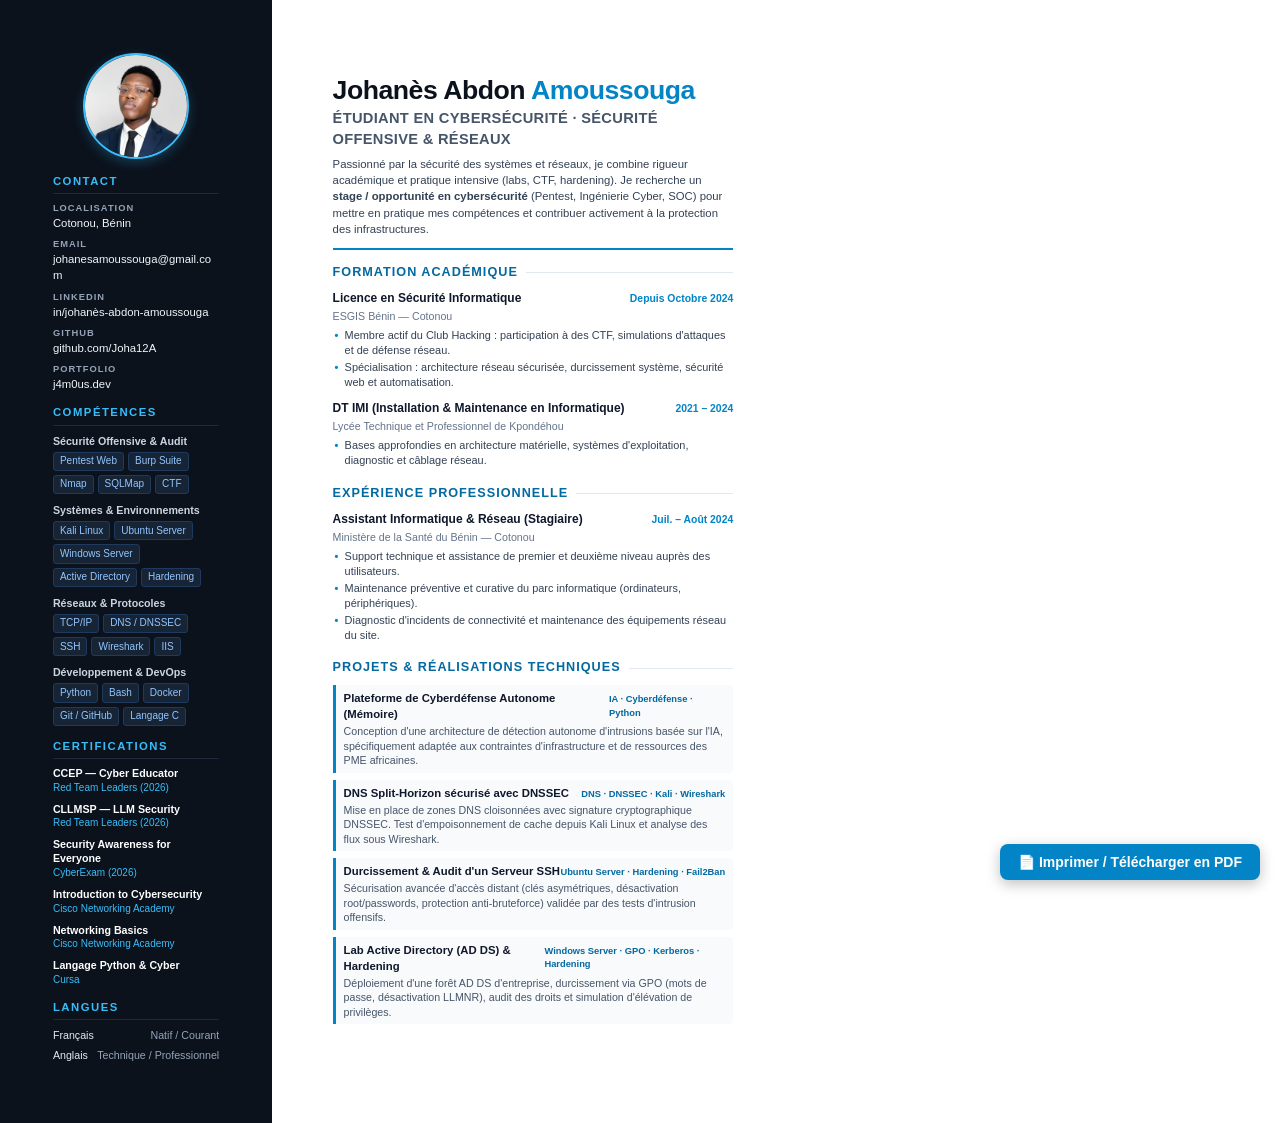
==== assets/cv/cv.html @ b9a57ae4 "feat: Initial commit - Portfolio cybersécurité Johanès Amoussouga" ====
<!DOCTYPE html>
<html lang="fr">
<head>
    <meta charset="utf-8">
    <title>CV — Johanès Abdon Amoussouga | Cybersécurité</title>
    <style>
        @page {
            size: A4 portrait;
            margin: 0;
        }
        *, *::before, *::after {
            box-sizing: border-box;
            margin: 0;
            padding: 0;
        }
        body {
            font-family: -apple-system, BlinkMacSystemFont, "Segoe UI", Roboto, Helvetica, Arial, sans-serif;
            background: #ffffff;
            color: #1f2937;
            font-size: 9.5pt;
            line-height: 1.42;
            -webkit-print-color-adjust: exact;
            print-color-adjust: exact;
        }
        .container {
            display: flex;
            width: 210mm;
            min-height: 297mm;
            height: 297mm;
            overflow: hidden;
        }
        
        /* SIDEBAR GAUCHE */
        .sidebar {
            width: 72mm;
            background: #0b121c;
            color: #e5e7eb;
            padding: 14mm 14mm;
            display: flex;
            flex-direction: column;
            gap: 12px;
        }
        .profile-photo {
            width: 28mm;
            height: 28mm;
            margin: 0 auto 2px auto;
            border-radius: 50%;
            overflow: hidden;
            border: 2px solid #38bdf8;
            box-shadow: 0 4px 12px rgba(56, 189, 248, 0.25);
        }
        .profile-photo img {
            width: 100%;
            height: 100%;
            object-fit: cover;
        }
        .sidebar h3 {
            font-size: 8.5pt;
            font-weight: 700;
            text-transform: uppercase;
            letter-spacing: 1.5px;
            color: #38bdf8;
            border-bottom: 1px solid #1e293b;
            padding-bottom: 4px;
            margin-bottom: 8px;
        }
        .contact-list {
            list-style: none;
            display: flex;
            flex-direction: column;
            gap: 7px;
            font-size: 8.5pt;
        }
        .contact-list li {
            display: flex;
            flex-direction: column;
            word-break: break-all;
        }
        .contact-list .label {
            font-size: 7pt;
            text-transform: uppercase;
            letter-spacing: 1px;
            color: #94a3b8;
            font-weight: 600;
        }
        .contact-list a, .contact-list span {
            color: #f1f5f9;
            text-decoration: none;
        }
        
        .skill-group {
            margin-bottom: 9px;
        }
        .skill-group:last-child {
            margin-bottom: 0;
        }
        .skill-group-title {
            font-size: 8pt;
            font-weight: 600;
            color: #cbd5e1;
            margin-bottom: 3px;
        }
        .skill-tags {
            display: flex;
            flex-wrap: wrap;
            gap: 4px;
        }
        .tag {
            background: #162436;
            color: #93c5fd;
            border: 1px solid #1e3a5f;
            padding: 1.5px 6px;
            border-radius: 3px;
            font-size: 7.5pt;
            font-weight: 500;
        }
        
        .cert-list {
            list-style: none;
            display: flex;
            flex-direction: column;
            gap: 8px;
        }
        .cert-item {
            font-size: 8pt;
            line-height: 1.3;
        }
        .cert-name {
            font-weight: 600;
            color: #ffffff;
            display: block;
        }
        .cert-org {
            font-size: 7.5pt;
            color: #38bdf8;
        }

        .lang-list {
            list-style: none;
            display: flex;
            flex-direction: column;
            gap: 5px;
            font-size: 8pt;
        }
        .lang-list li {
            display: flex;
            justify-content: space-between;
            color: #e2e8f0;
        }
        .lang-list span:last-child {
            color: #94a3b8;
        }

        /* COLONNE PRINCIPALE */
        .main {
            width: 138mm;
            padding: 20mm 16mm 16mm 16mm;
            display: flex;
            flex-direction: column;
            gap: 14px;
        }

        /* HEADER */
        .header {
            border-bottom: 2px solid #0284c7;
            padding-bottom: 10px;
        }
        .name {
            font-size: 20pt;
            font-weight: 800;
            letter-spacing: -0.5px;
            color: #0b121c;
            line-height: 1.1;
        }
        .name span {
            color: #0284c7;
        }
        .title {
            font-size: 11pt;
            font-weight: 600;
            color: #475569;
            margin-top: 3px;
            letter-spacing: 0.3px;
            text-transform: uppercase;
        }
        .summary {
            font-size: 8.5pt;
            color: #334155;
            margin-top: 6px;
            line-height: 1.45;
        }

        /* SECTIONS */
        .section-title {
            font-size: 9.5pt;
            font-weight: 700;
            text-transform: uppercase;
            letter-spacing: 1px;
            color: #0369a1;
            display: flex;
            align-items: center;
            gap: 8px;
            margin-bottom: 8px;
        }
        .section-title::after {
            content: "";
            flex: 1;
            height: 1px;
            background: #e2e8f0;
        }

        .timeline-item {
            margin-bottom: 10px;
        }
        .timeline-item:last-child {
            margin-bottom: 0;
        }
        .item-head {
            display: flex;
            justify-content: space-between;
            align-items: baseline;
            margin-bottom: 2px;
        }
        .item-role {
            font-size: 9pt;
            font-weight: 700;
            color: #0f172a;
        }
        .item-date {
            font-size: 7.8pt;
            font-weight: 600;
            color: #0284c7;
            white-space: nowrap;
        }
        .item-sub {
            font-size: 8pt;
            font-weight: 500;
            color: #64748b;
            margin-bottom: 4px;
        }
        .item-bullets {
            list-style: none;
            padding-left: 0;
        }
        .item-bullets li {
            position: relative;
            padding-left: 12px;
            font-size: 8.2pt;
            color: #334155;
            margin-bottom: 2px;
            line-height: 1.38;
        }
        .item-bullets li::before {
            content: "•";
            position: absolute;
            left: 2px;
            color: #0284c7;
            font-weight: bold;
        }

        .project-grid {
            display: grid;
            grid-template-columns: 1fr;
            gap: 7px;
        }
        .proj-card {
            background: #f8fafc;
            border-left: 3px solid #0284c7;
            padding: 5px 8px;
            border-radius: 0 4px 4px 0;
        }
        .proj-head {
            display: flex;
            justify-content: space-between;
            align-items: baseline;
        }
        .proj-title {
            font-size: 8.5pt;
            font-weight: 700;
            color: #0f172a;
        }
        .proj-tags {
            font-size: 7pt;
            font-weight: 600;
            color: #0369a1;
        }
        .proj-desc {
            font-size: 8pt;
            color: #475569;
            margin-top: 2px;
            line-height: 1.35;
        }

        /* Bouton print flottant pour affichage navigateur */
        .print-btn {
            position: fixed;
            bottom: 20px;
            right: 20px;
            background: #0284c7;
            color: #ffffff;
            border: none;
            padding: 10px 18px;
            border-radius: 8px;
            font-weight: 600;
            font-size: 14px;
            cursor: pointer;
            box-shadow: 0 4px 14px rgba(0,0,0,0.25);
            display: flex;
            align-items: center;
            gap: 8px;
            z-index: 999;
        }
        .print-btn:hover {
            background: #0369a1;
        }
        @media print {
            .print-btn {
                display: none !important;
            }
        }
    </style>
</head>
<body>

    <button class="print-btn" onclick="window.print()">
        📄 Imprimer / Télécharger en PDF
    </button>

    <div class="container">
        
        <!-- SIDEBAR GAUCHE -->
        <aside class="sidebar">
            
            <div class="profile-photo">
                <img src="../images/profil.jpeg" alt="Johanès Abdon Amoussouga">
            </div>

            <!-- CONTACT -->
            <div>
                <h3>Contact</h3>
                <ul class="contact-list">
                    <li>
                        <span class="label">Localisation</span>
                        <span>Cotonou, Bénin</span>
                    </li>
                    <li>
                        <span class="label">Email</span>
                        <a href="mailto:johanesamoussouga@gmail.com">johanesamoussouga@gmail.com</a>
                    </li>
                    <li>
                        <span class="label">LinkedIn</span>
                        <a href="https://www.linkedin.com/in/johanès-abdon-amoussouga-16b75231b">in/johanès-abdon-amoussouga</a>
                    </li>
                    <li>
                        <span class="label">GitHub</span>
                        <a href="https://github.com/Joha12A">github.com/Joha12A</a>
                    </li>
                    <li>
                        <span class="label">Portfolio</span>
                        <span>j4m0us.dev</span>
                    </li>
                </ul>
            </div>

            <!-- COMPÉTENCES -->
            <div>
                <h3>Compétences</h3>
                
                <div class="skill-group">
                    <div class="skill-group-title">Sécurité Offensive & Audit</div>
                    <div class="skill-tags">
                        <span class="tag">Pentest Web</span>
                        <span class="tag">Burp Suite</span>
                        <span class="tag">Nmap</span>
                        <span class="tag">SQLMap</span>
                        <span class="tag">CTF</span>
                    </div>
                </div>

                <div class="skill-group">
                    <div class="skill-group-title">Systèmes & Environnements</div>
                    <div class="skill-tags">
                        <span class="tag">Kali Linux</span>
                        <span class="tag">Ubuntu Server</span>
                        <span class="tag">Windows Server</span>
                        <span class="tag">Active Directory</span>
                        <span class="tag">Hardening</span>
                    </div>
                </div>

                <div class="skill-group">
                    <div class="skill-group-title">Réseaux & Protocoles</div>
                    <div class="skill-tags">
                        <span class="tag">TCP/IP</span>
                        <span class="tag">DNS / DNSSEC</span>
                        <span class="tag">SSH</span>
                        <span class="tag">Wireshark</span>
                        <span class="tag">IIS</span>
                    </div>
                </div>

                <div class="skill-group">
                    <div class="skill-group-title">Développement & DevOps</div>
                    <div class="skill-tags">
                        <span class="tag">Python</span>
                        <span class="tag">Bash</span>
                        <span class="tag">Docker</span>
                        <span class="tag">Git / GitHub</span>
                        <span class="tag">Langage C</span>
                    </div>
                </div>
            </div>

            <!-- CERTIFICATIONS -->
            <div>
                <h3>Certifications</h3>
                <ul class="cert-list">
                    <li class="cert-item">
                        <span class="cert-name">CCEP — Cyber Educator</span>
                        <span class="cert-org">Red Team Leaders (2026)</span>
                    </li>
                    <li class="cert-item">
                        <span class="cert-name">CLLMSP — LLM Security</span>
                        <span class="cert-org">Red Team Leaders (2026)</span>
                    </li>
                    <li class="cert-item">
                        <span class="cert-name">Security Awareness for Everyone</span>
                        <span class="cert-org">CyberExam (2026)</span>
                    </li>
                    <li class="cert-item">
                        <span class="cert-name">Introduction to Cybersecurity</span>
                        <span class="cert-org">Cisco Networking Academy</span>
                    </li>
                    <li class="cert-item">
                        <span class="cert-name">Networking Basics</span>
                        <span class="cert-org">Cisco Networking Academy</span>
                    </li>
                    <li class="cert-item">
                        <span class="cert-name">Langage Python & Cyber</span>
                        <span class="cert-org">Cursa</span>
                    </li>
                </ul>
            </div>

            <!-- LANGUES -->
            <div>
                <h3>Langues</h3>
                <ul class="lang-list">
                    <li><span>Français</span><span>Natif / Courant</span></li>
                    <li><span>Anglais</span><span>Technique / Professionnel</span></li>
                </ul>
            </div>

        </aside>

        <!-- MAIN COLUMN -->
        <main class="main">
            
            <!-- HEADER -->
            <header class="header">
                <h1 class="name">Johanès Abdon <span>Amoussouga</span></h1>
                <div class="title">Étudiant en Cybersécurité · Sécurité Offensive & Réseaux</div>
                <p class="summary">
                    Passionné par la sécurité des systèmes et réseaux, je combine rigueur académique et pratique intensive (labs, CTF, hardening). Je recherche un <strong>stage / opportunité en cybersécurité</strong> (Pentest, Ingénierie Cyber, SOC) pour mettre en pratique mes compétences et contribuer activement à la protection des infrastructures.
                </p>
            </header>

            <!-- FORMATION ACADÉMIQUE -->
            <section>
                <h2 class="section-title">Formation Académique</h2>
                
                <div class="timeline-item">
                    <div class="item-head">
                        <span class="item-role">Licence en Sécurité Informatique</span>
                        <span class="item-date">Depuis Octobre 2024</span>
                    </div>
                    <div class="item-sub">ESGIS Bénin — Cotonou</div>
                    <ul class="item-bullets">
                        <li>Membre actif du Club Hacking : participation à des CTF, simulations d'attaques et de défense réseau.</li>
                        <li>Spécialisation : architecture réseau sécurisée, durcissement système, sécurité web et automatisation.</li>
                    </ul>
                </div>

                <div class="timeline-item">
                    <div class="item-head">
                        <span class="item-role">DT IMI (Installation & Maintenance en Informatique)</span>
                        <span class="item-date">2021 – 2024</span>
                    </div>
                    <div class="item-sub">Lycée Technique et Professionnel de Kpondéhou</div>
                    <ul class="item-bullets">
                        <li>Bases approfondies en architecture matérielle, systèmes d'exploitation, diagnostic et câblage réseau.</li>
                    </ul>
                </div>
            </section>

            <!-- EXPÉRIENCE PROFESSIONNELLE -->
            <section>
                <h2 class="section-title">Expérience Professionnelle</h2>
                
                <div class="timeline-item">
                    <div class="item-head">
                        <span class="item-role">Assistant Informatique & Réseau (Stagiaire)</span>
                        <span class="item-date">Juil. – Août 2024</span>
                    </div>
                    <div class="item-sub">Ministère de la Santé du Bénin — Cotonou</div>
                    <ul class="item-bullets">
                        <li>Support technique et assistance de premier et deuxième niveau auprès des utilisateurs.</li>
                        <li>Maintenance préventive et curative du parc informatique (ordinateurs, périphériques).</li>
                        <li>Diagnostic d'incidents de connectivité et maintenance des équipements réseau du site.</li>
                    </ul>
                </div>
            </section>

            <!-- PROJETS & LABS MAJEURS -->
            <section>
                <h2 class="section-title">Projets & Réalisations Techniques</h2>
                
                <div class="project-grid">
                    
                    <div class="proj-card">
                        <div class="proj-head">
                            <span class="proj-title">Plateforme de Cyberdéfense Autonome (Mémoire)</span>
                            <span class="proj-tags">IA · Cyberdéfense · Python</span>
                        </div>
                        <div class="proj-desc">
                            Conception d'une architecture de détection autonome d'intrusions basée sur l'IA, spécifiquement adaptée aux contraintes d'infrastructure et de ressources des PME africaines.
                        </div>
                    </div>

                    <div class="proj-card">
                        <div class="proj-head">
                            <span class="proj-title">DNS Split-Horizon sécurisé avec DNSSEC</span>
                            <span class="proj-tags">DNS · DNSSEC · Kali · Wireshark</span>
                        </div>
                        <div class="proj-desc">
                            Mise en place de zones DNS cloisonnées avec signature cryptographique DNSSEC. Test d'empoisonnement de cache depuis Kali Linux et analyse des flux sous Wireshark.
                        </div>
                    </div>

                    <div class="proj-card">
                        <div class="proj-head">
                            <span class="proj-title">Durcissement & Audit d'un Serveur SSH</span>
                            <span class="proj-tags">Ubuntu Server · Hardening · Fail2Ban</span>
                        </div>
                        <div class="proj-desc">
                            Sécurisation avancée d'accès distant (clés asymétriques, désactivation root/passwords, protection anti-bruteforce) validée par des tests d'intrusion offensifs.
                        </div>
                    </div>

                    <div class="proj-card">
                        <div class="proj-head">
                            <span class="proj-title">Lab Active Directory (AD DS) & Hardening</span>
                            <span class="proj-tags">Windows Server · GPO · Kerberos · Hardening</span>
                        </div>
                        <div class="proj-desc">
                            Déploiement d'une forêt AD DS d'entreprise, durcissement via GPO (mots de passe, désactivation LLMNR), audit des droits et simulation d'élévation de privilèges.
                        </div>
                    </div>

                </div>
            </section>

        </main>

    </div>

</body>
</html>
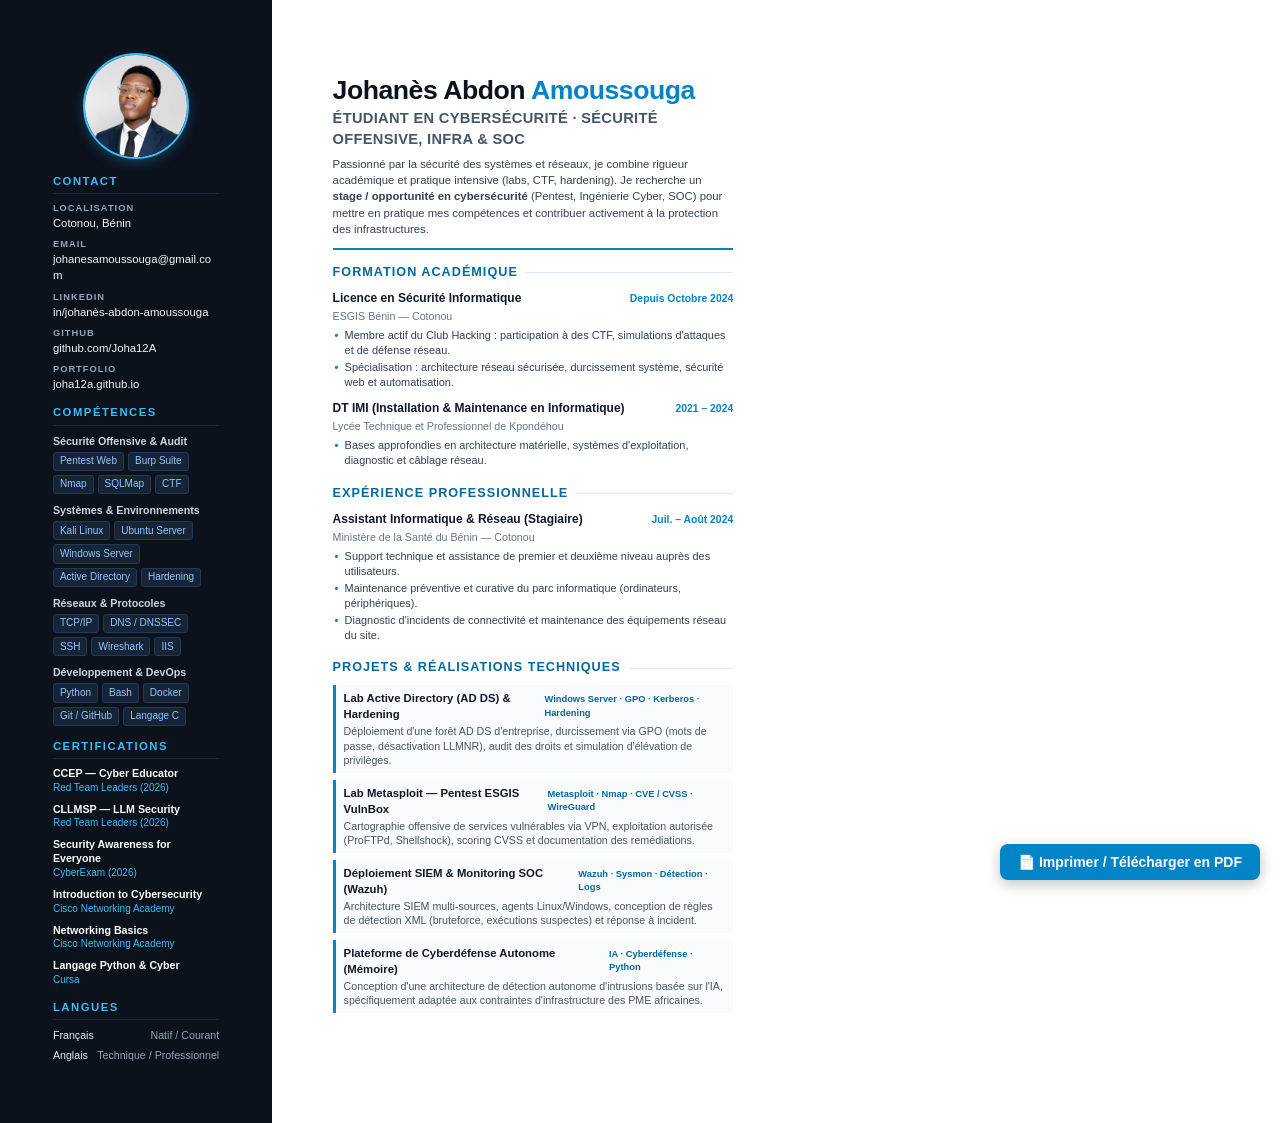
==== commit 1ee92af4: "chore(cv): mise à jour du profil, lien portfolio et intégration des labs AD, Metasploit et Wazuh" ====
--- a/assets/cv/cv.html
+++ b/assets/cv/cv.html
@@ -357,7 +357,7 @@
                     </li>
                     <li>
                         <span class="label">Portfolio</span>
-                        <span>j4m0us.dev</span>
+                        <a href="https://joha12a.github.io">joha12a.github.io</a>
                     </li>
                 </ul>
             </div>
@@ -459,7 +459,7 @@
             <!-- HEADER -->
             <header class="header">
                 <h1 class="name">Johanès Abdon <span>Amoussouga</span></h1>
-                <div class="title">Étudiant en Cybersécurité · Sécurité Offensive & Réseaux</div>
+                <div class="title">Étudiant en Cybersécurité · Sécurité Offensive, Infra & SOC</div>
                 <p class="summary">
                     Passionné par la sécurité des systèmes et réseaux, je combine rigueur académique et pratique intensive (labs, CTF, hardening). Je recherche un <strong>stage / opportunité en cybersécurité</strong> (Pentest, Ingénierie Cyber, SOC) pour mettre en pratique mes compétences et contribuer activement à la protection des infrastructures.
                 </p>
@@ -519,41 +519,41 @@
                     
                     <div class="proj-card">
                         <div class="proj-head">
+                            <span class="proj-title">Lab Active Directory (AD DS) & Hardening</span>
+                            <span class="proj-tags">Windows Server · GPO · Kerberos · Hardening</span>
+                        </div>
+                        <div class="proj-desc">
+                            Déploiement d'une forêt AD DS d'entreprise, durcissement via GPO (mots de passe, désactivation LLMNR), audit des droits et simulation d'élévation de privilèges.
+                        </div>
+                    </div>
+
+                    <div class="proj-card">
+                        <div class="proj-head">
+                            <span class="proj-title">Lab Metasploit — Pentest ESGIS VulnBox</span>
+                            <span class="proj-tags">Metasploit · Nmap · CVE / CVSS · WireGuard</span>
+                        </div>
+                        <div class="proj-desc">
+                            Cartographie offensive de services vulnérables via VPN, exploitation autorisée (ProFTPd, Shellshock), scoring CVSS et documentation des remédiations.
+                        </div>
+                    </div>
+
+                    <div class="proj-card">
+                        <div class="proj-head">
+                            <span class="proj-title">Déploiement SIEM & Monitoring SOC (Wazuh)</span>
+                            <span class="proj-tags">Wazuh · Sysmon · Détection · Logs</span>
+                        </div>
+                        <div class="proj-desc">
+                            Architecture SIEM multi-sources, agents Linux/Windows, conception de règles de détection XML (bruteforce, exécutions suspectes) et réponse à incident.
+                        </div>
+                    </div>
+
+                    <div class="proj-card">
+                        <div class="proj-head">
                             <span class="proj-title">Plateforme de Cyberdéfense Autonome (Mémoire)</span>
                             <span class="proj-tags">IA · Cyberdéfense · Python</span>
                         </div>
                         <div class="proj-desc">
-                            Conception d'une architecture de détection autonome d'intrusions basée sur l'IA, spécifiquement adaptée aux contraintes d'infrastructure et de ressources des PME africaines.
-                        </div>
-                    </div>
-
-                    <div class="proj-card">
-                        <div class="proj-head">
-                            <span class="proj-title">DNS Split-Horizon sécurisé avec DNSSEC</span>
-                            <span class="proj-tags">DNS · DNSSEC · Kali · Wireshark</span>
-                        </div>
-                        <div class="proj-desc">
-                            Mise en place de zones DNS cloisonnées avec signature cryptographique DNSSEC. Test d'empoisonnement de cache depuis Kali Linux et analyse des flux sous Wireshark.
-                        </div>
-                    </div>
-
-                    <div class="proj-card">
-                        <div class="proj-head">
-                            <span class="proj-title">Durcissement & Audit d'un Serveur SSH</span>
-                            <span class="proj-tags">Ubuntu Server · Hardening · Fail2Ban</span>
-                        </div>
-                        <div class="proj-desc">
-                            Sécurisation avancée d'accès distant (clés asymétriques, désactivation root/passwords, protection anti-bruteforce) validée par des tests d'intrusion offensifs.
-                        </div>
-                    </div>
-
-                    <div class="proj-card">
-                        <div class="proj-head">
-                            <span class="proj-title">Lab Active Directory (AD DS) & Hardening</span>
-                            <span class="proj-tags">Windows Server · GPO · Kerberos · Hardening</span>
-                        </div>
-                        <div class="proj-desc">
-                            Déploiement d'une forêt AD DS d'entreprise, durcissement via GPO (mots de passe, désactivation LLMNR), audit des droits et simulation d'élévation de privilèges.
+                            Conception d'une architecture de détection autonome d'intrusions basée sur l'IA, spécifiquement adaptée aux contraintes d'infrastructure des PME africaines.
                         </div>
                     </div>
 
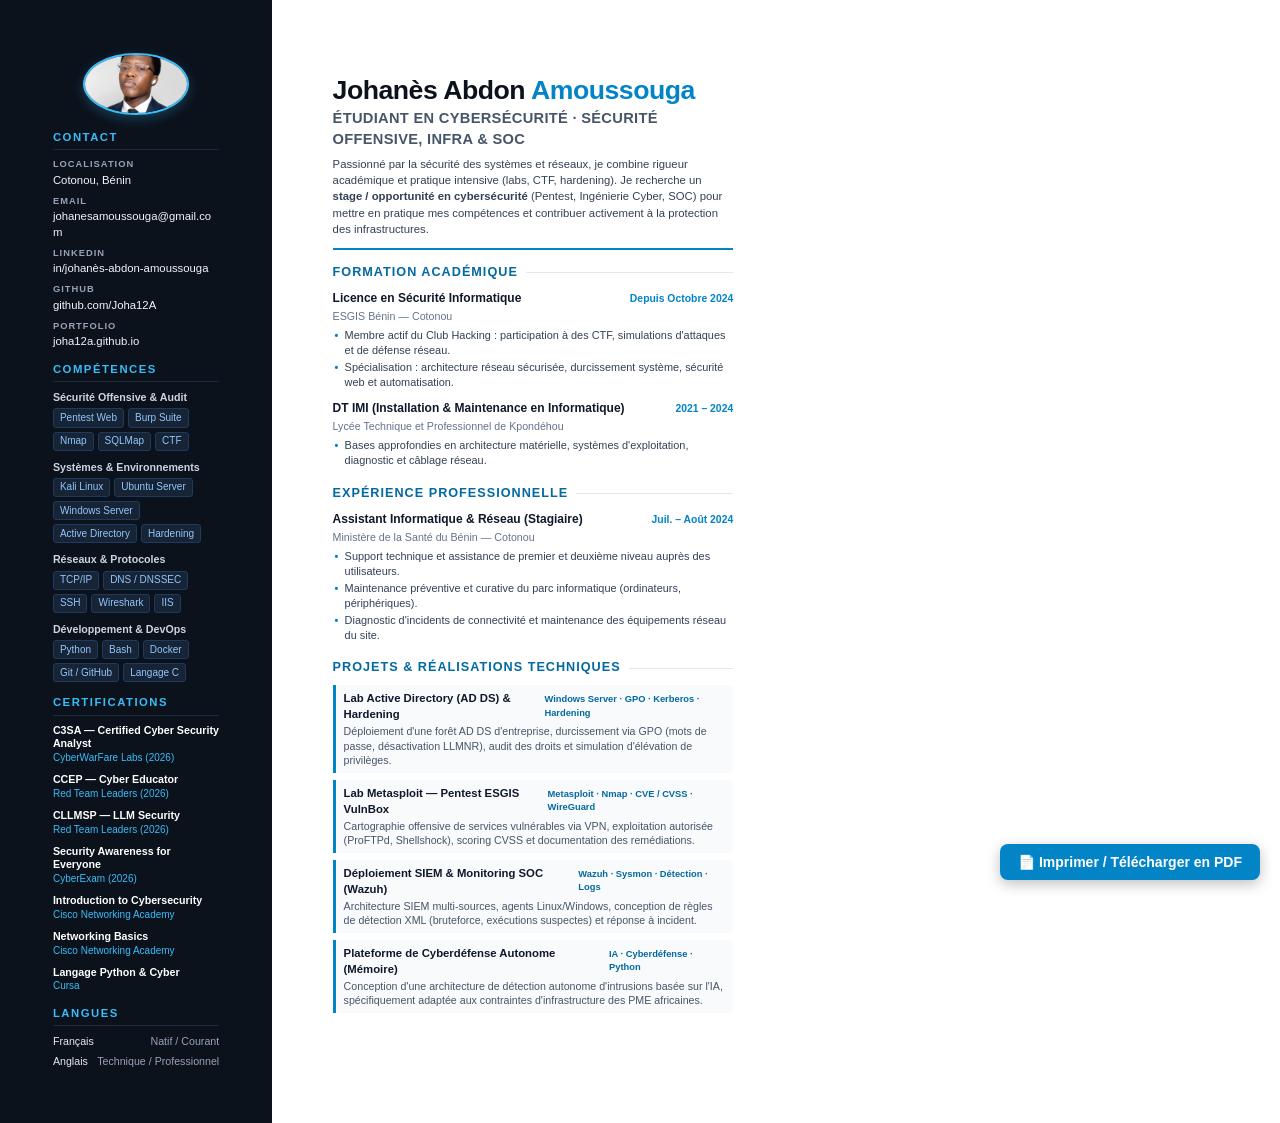
==== commit d4cc138f: "Add C3SA certification" ====
--- a/assets/cv/cv.html
+++ b/assets/cv/cv.html
@@ -416,6 +416,10 @@
                 <h3>Certifications</h3>
                 <ul class="cert-list">
                     <li class="cert-item">
+                        <span class="cert-name">C3SA — Certified Cyber Security Analyst</span>
+                        <span class="cert-org">CyberWarFare Labs (2026)</span>
+                    </li>
+                    <li class="cert-item">
                         <span class="cert-name">CCEP — Cyber Educator</span>
                         <span class="cert-org">Red Team Leaders (2026)</span>
                     </li>
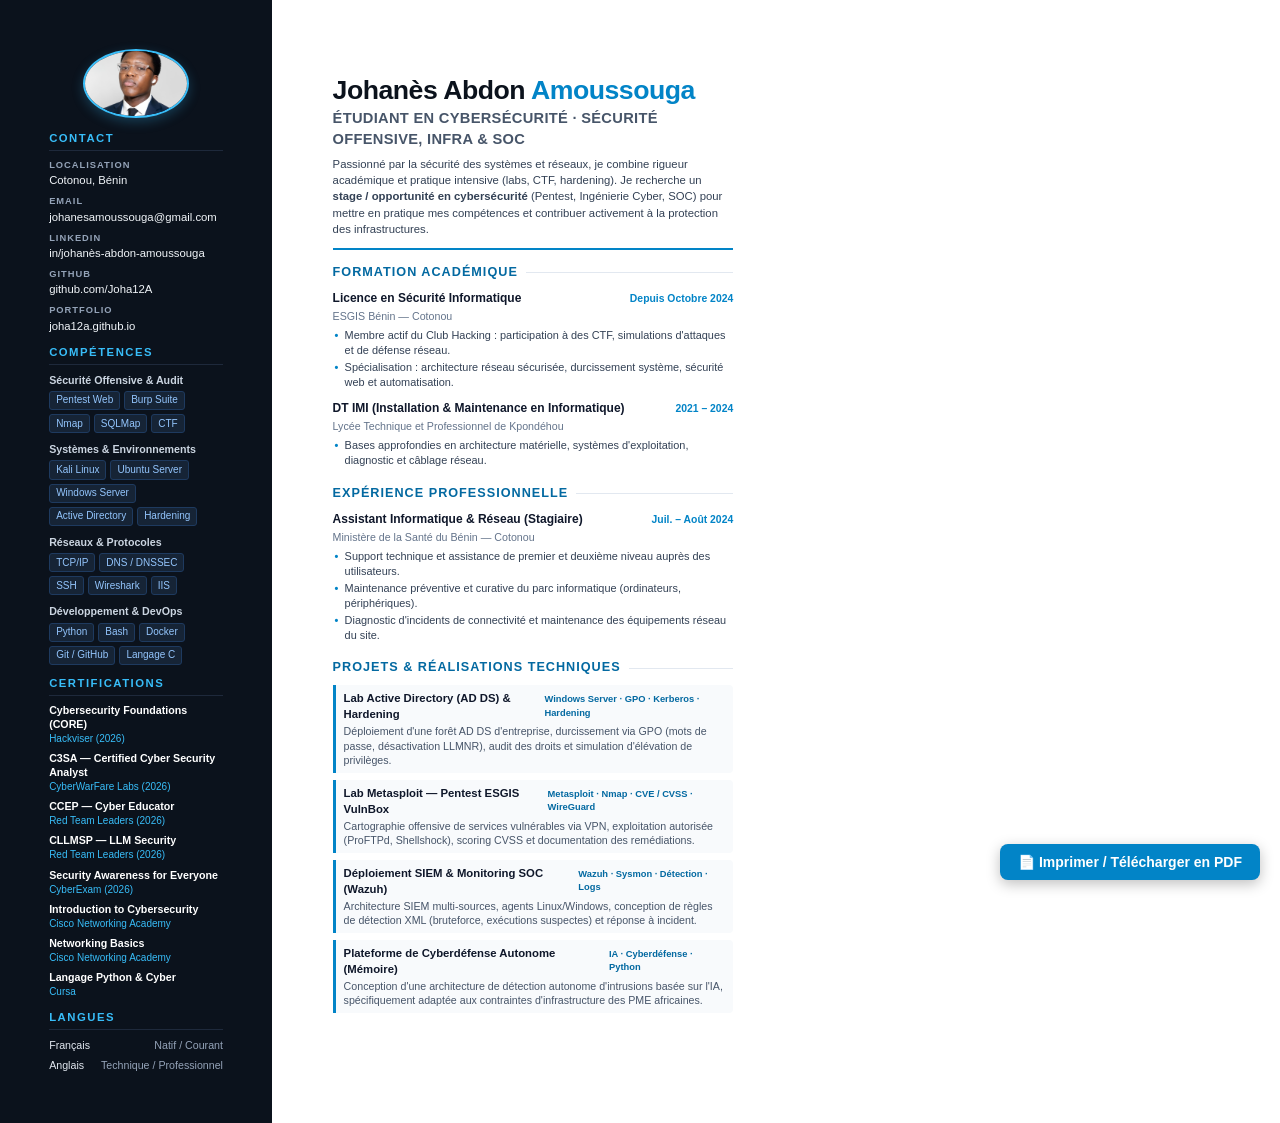
==== commit 51da7aef: "feat(portfolio): synchronisation Hackviser/C3SA, suppression modale projets, refonte design cyber et" ====
--- a/assets/cv/cv.html
+++ b/assets/cv/cv.html
@@ -35,10 +35,10 @@
             width: 72mm;
             background: #0b121c;
             color: #e5e7eb;
-            padding: 14mm 14mm;
+            padding: 13mm 13mm;
             display: flex;
             flex-direction: column;
-            gap: 12px;
+            gap: 10px;
         }
         .profile-photo {
             width: 28mm;
@@ -119,7 +119,7 @@
             list-style: none;
             display: flex;
             flex-direction: column;
-            gap: 8px;
+            gap: 6.5px;
         }
         .cert-item {
             font-size: 8pt;
@@ -416,6 +416,10 @@
                 <h3>Certifications</h3>
                 <ul class="cert-list">
                     <li class="cert-item">
+                        <span class="cert-name">Cybersecurity Foundations (CORE)</span>
+                        <span class="cert-org">Hackviser (2026)</span>
+                    </li>
+                    <li class="cert-item">
                         <span class="cert-name">C3SA — Certified Cyber Security Analyst</span>
                         <span class="cert-org">CyberWarFare Labs (2026)</span>
                     </li>
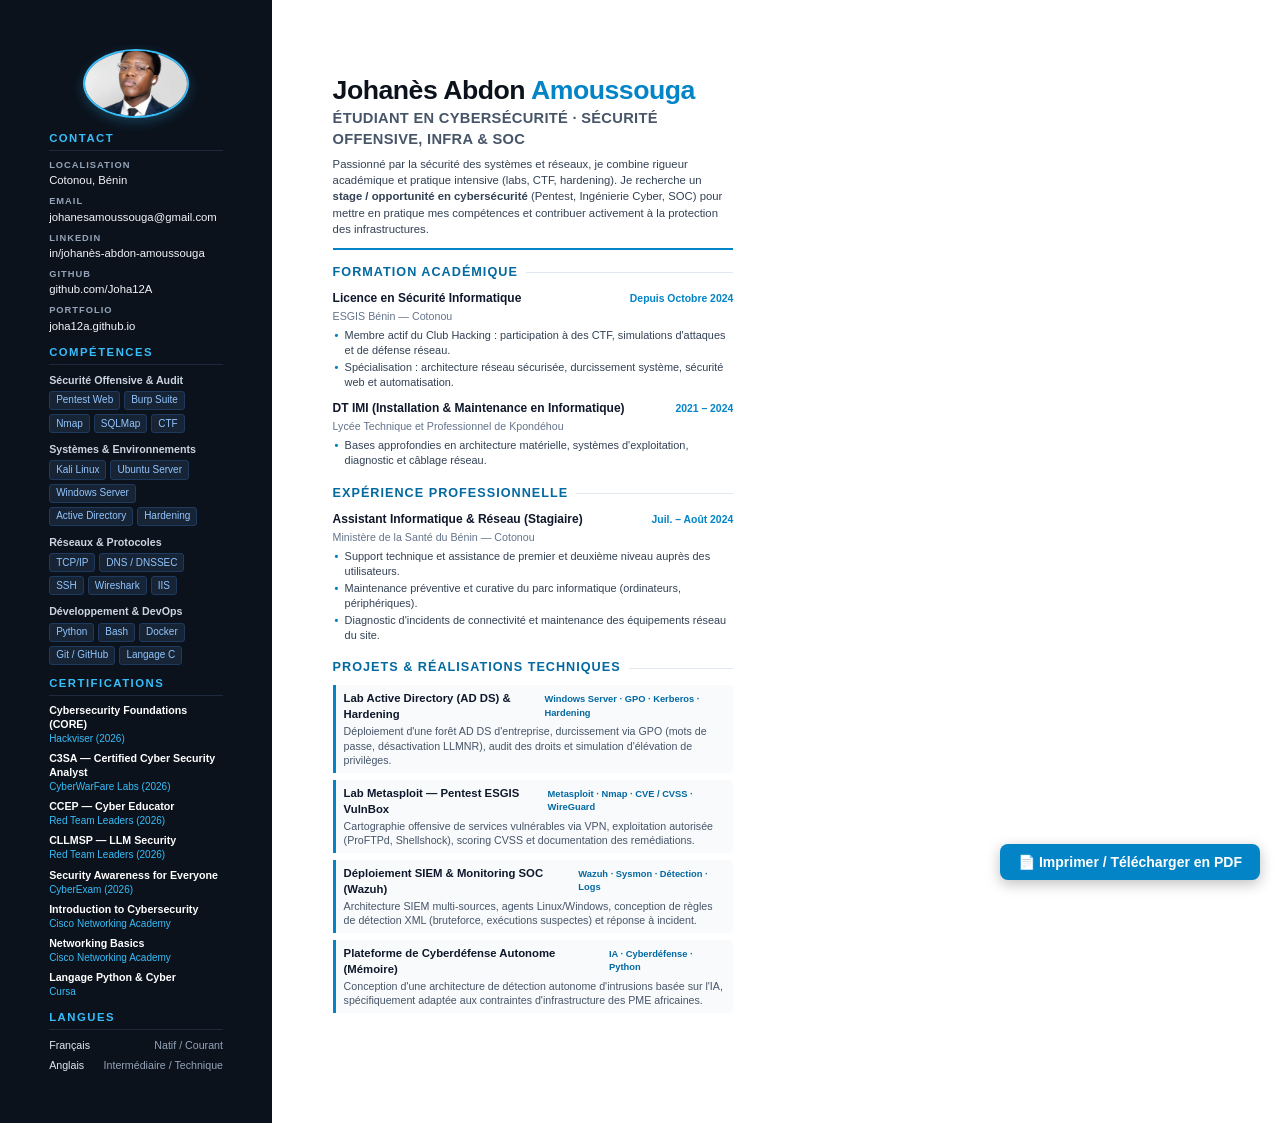
==== commit 6d43822a: "chore: ajustement du niveau d'anglais (intermédiaire / technique)" ====
--- a/assets/cv/cv.html
+++ b/assets/cv/cv.html
@@ -455,7 +455,7 @@
                 <h3>Langues</h3>
                 <ul class="lang-list">
                     <li><span>Français</span><span>Natif / Courant</span></li>
-                    <li><span>Anglais</span><span>Technique / Professionnel</span></li>
+                    <li><span>Anglais</span><span>Intermédiaire / Technique</span></li>
                 </ul>
             </div>
 
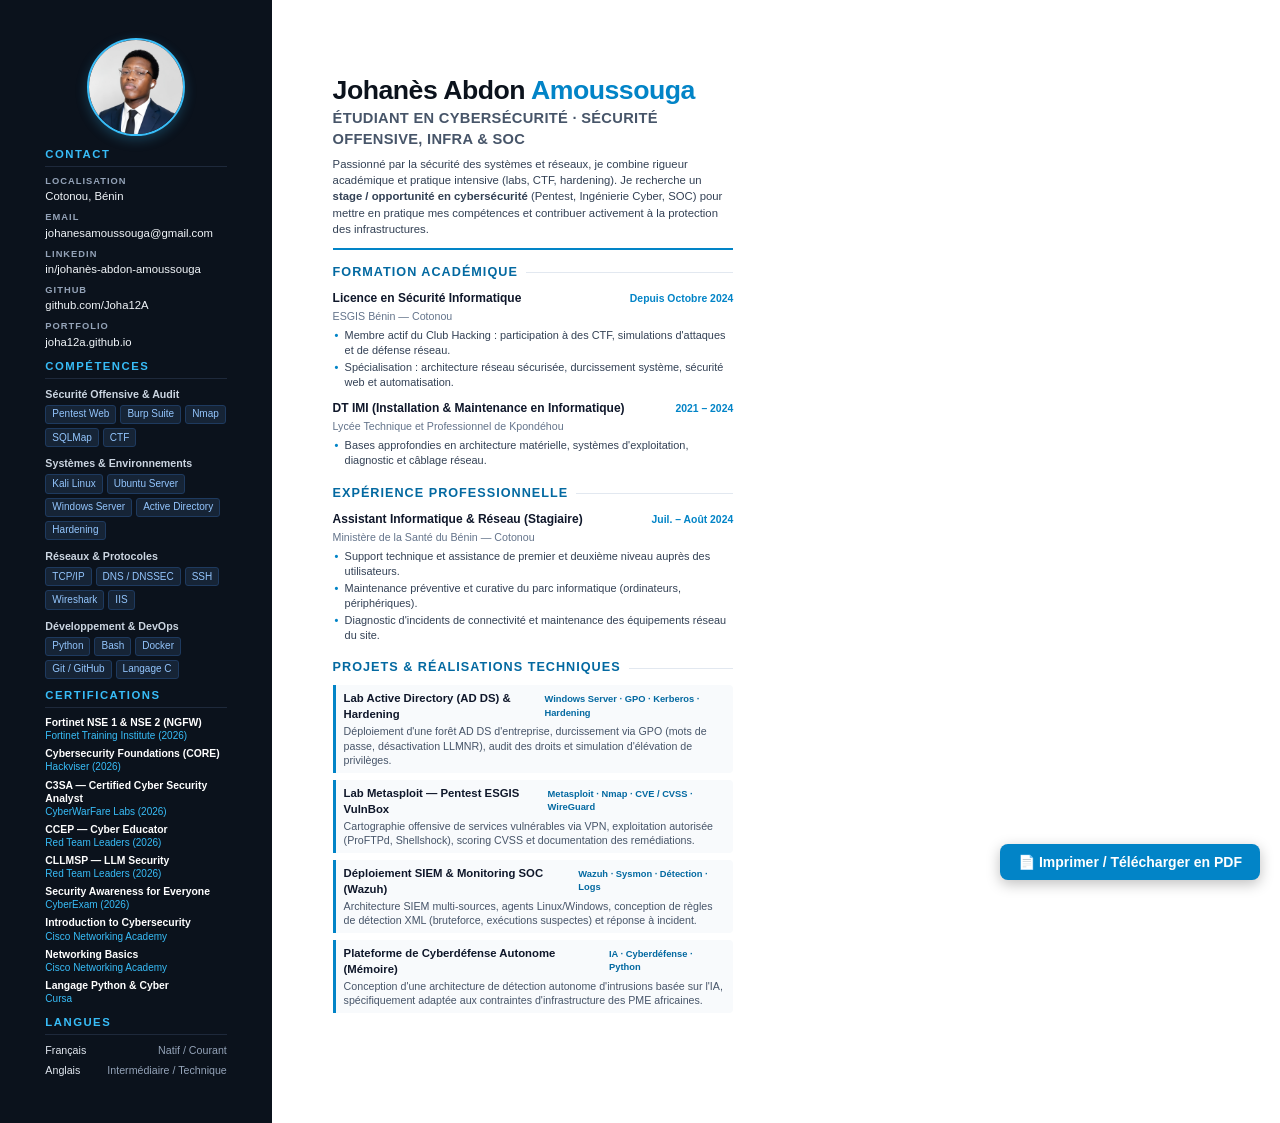
==== commit 563309d6: "feat(portfolio): ajout des certifications Fortinet NSE 1 et NSE 2 et mise à jour du CV" ====
--- a/assets/cv/cv.html
+++ b/assets/cv/cv.html
@@ -35,14 +35,14 @@
             width: 72mm;
             background: #0b121c;
             color: #e5e7eb;
-            padding: 13mm 13mm;
+            padding: 10mm 12mm;
             display: flex;
             flex-direction: column;
-            gap: 10px;
+            gap: 8px;
         }
         .profile-photo {
-            width: 28mm;
-            height: 28mm;
+            width: 26mm;
+            height: 26mm;
             margin: 0 auto 2px auto;
             border-radius: 50%;
             overflow: hidden;
@@ -119,11 +119,11 @@
             list-style: none;
             display: flex;
             flex-direction: column;
-            gap: 6.5px;
+            gap: 4.5px;
         }
         .cert-item {
-            font-size: 8pt;
-            line-height: 1.3;
+            font-size: 7.8pt;
+            line-height: 1.26;
         }
         .cert-name {
             font-weight: 600;
@@ -416,6 +416,10 @@
                 <h3>Certifications</h3>
                 <ul class="cert-list">
                     <li class="cert-item">
+                        <span class="cert-name">Fortinet NSE 1 &amp; NSE 2 (NGFW)</span>
+                        <span class="cert-org">Fortinet Training Institute (2026)</span>
+                    </li>
+                    <li class="cert-item">
                         <span class="cert-name">Cybersecurity Foundations (CORE)</span>
                         <span class="cert-org">Hackviser (2026)</span>
                     </li>
